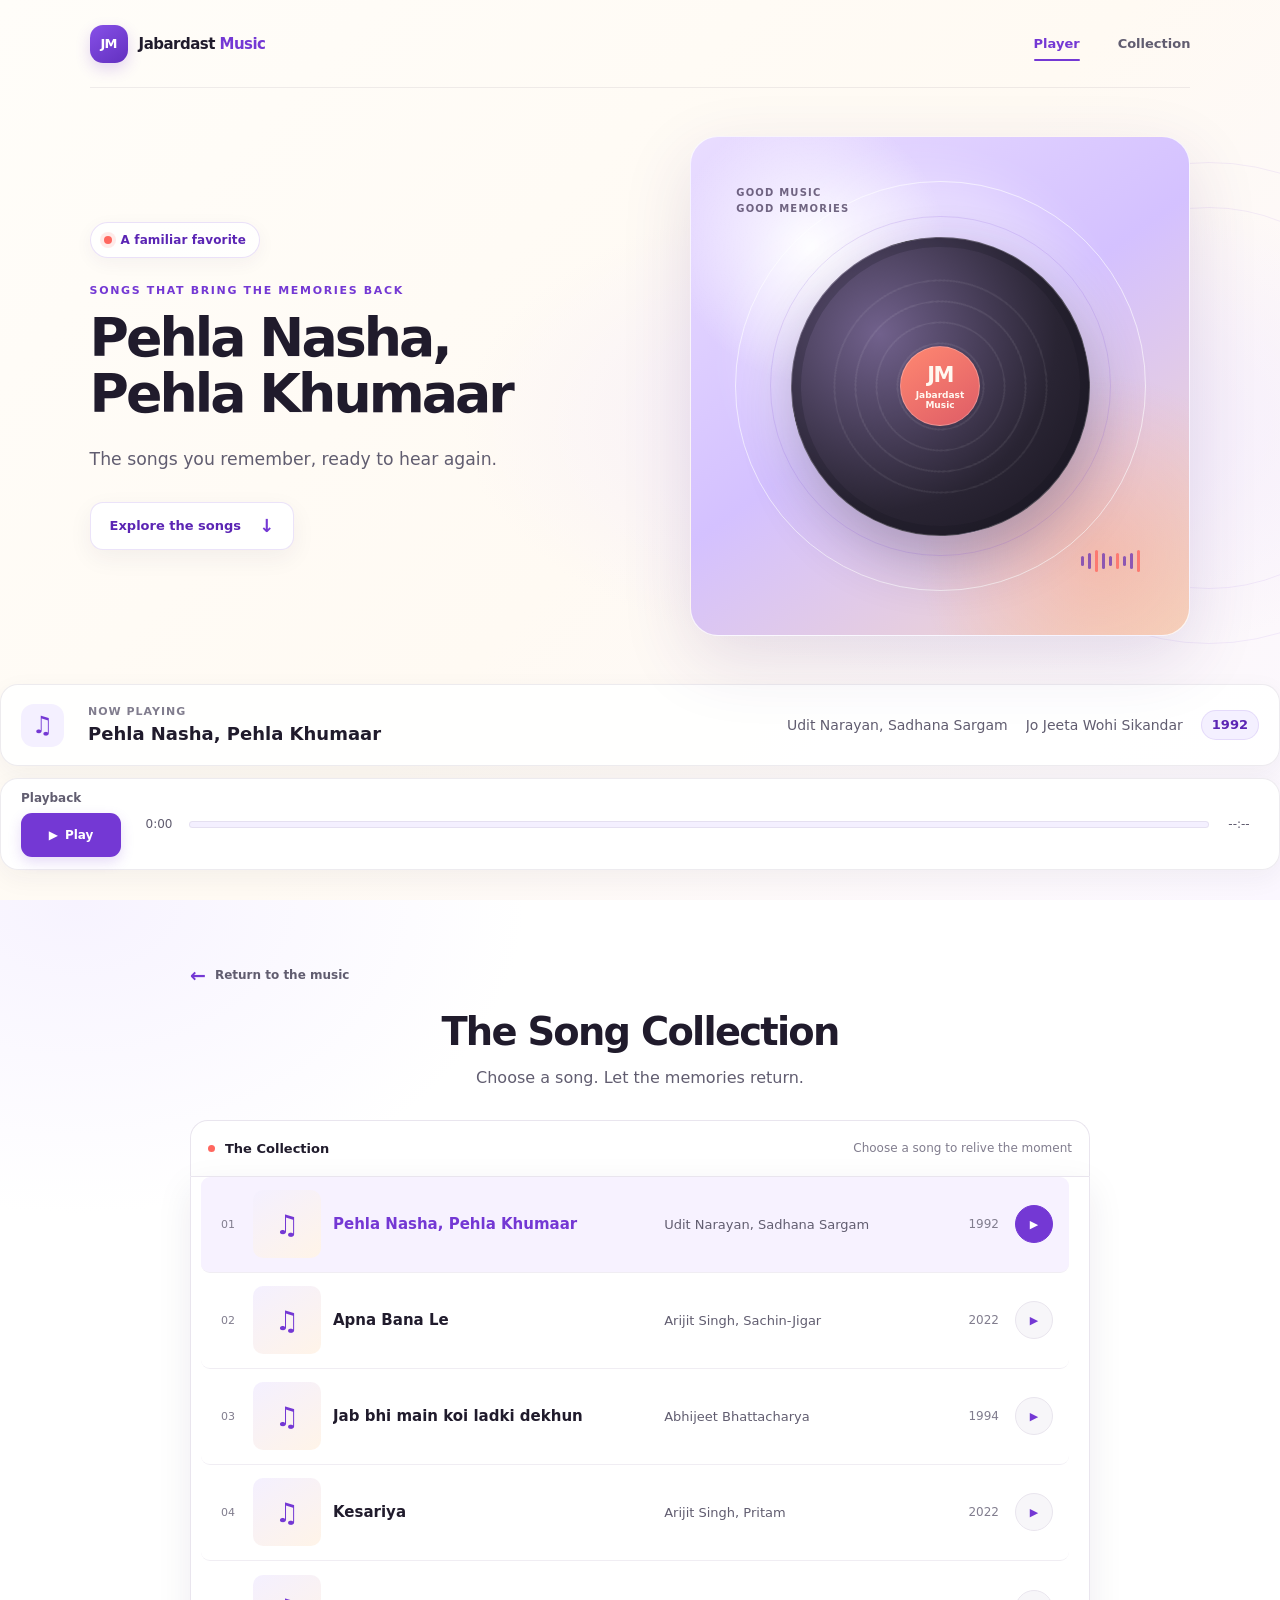
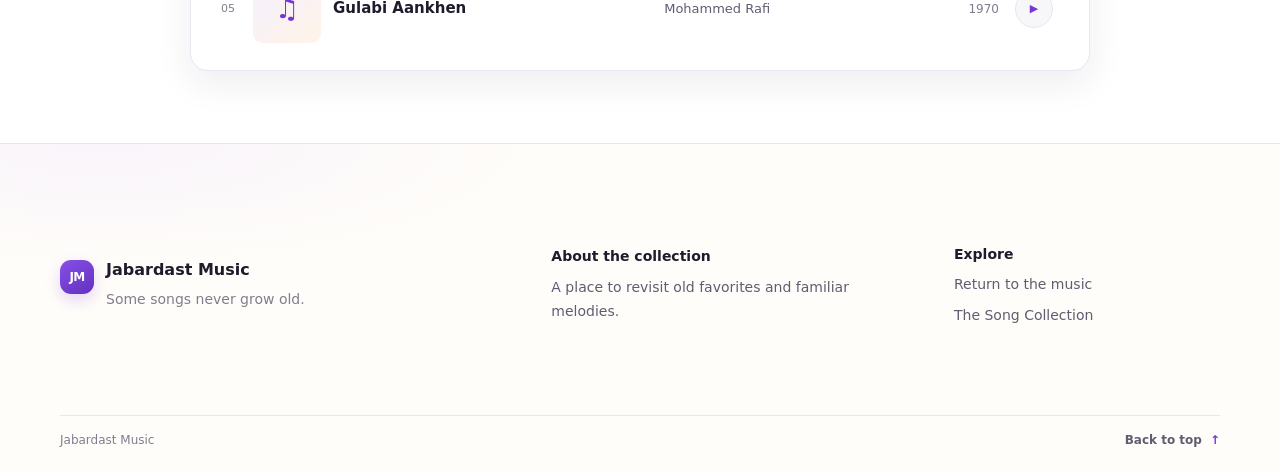
==== 01_html_css_js/JM_purple_deploy_6/index.html @ a0db3431 "Jabardast Music App is ready" ====
<!DOCTYPE html>
<html lang="en">

<head>
    <meta charset="UTF-8">
    <meta name="viewport" content="width=device-width, initial-scale=1.0">
    <title>JM | Jabardast Music</title>
    <!-- <link rel="preconnect" href="https://www.youtube.com">
   <link rel="preconnect" href="https://s.ytimg.com"> -->
    <link rel="stylesheet" href="style.css" />

</head>

<body>
    <section class="hero-section player-card" id="player" aria-labelledby="now-playing">
        <header class="site-header">
            <a class="brand" href="#player" aria-label="Jabardast Music home">
                <span class="brand-mark" aria-hidden="true">JM</span>
                <span>Jabardast <strong>Music</strong></span>
            </a>
            <nav aria-label="Main navigation">
                <a class="nav-link nav-link-active" href="#player">Player</a>
                <a class="nav-link" href="#playlist">Collection</a>
            </nav>
        </header>

        <main class="hero-main">
            <div class="hero-copy">
                <div class="player-header">
                    <span class="live-dot" aria-hidden="true"></span>
                    <span id="station-label">A familiar favorite</span>
                </div>

                <p class="hero-kicker">Songs that bring the memories back</p>
                <h1 id="now-playing"><strong id="current-song">Back to the songs we love</strong></h1>
                <p class="hero-description">The songs you remember, ready to hear again.</p>
                <a class="hero-link" href="#playlist">
                    Explore the songs <span aria-hidden="true">↓</span>
                </a>
            </div>

            <div class="visual-canvas" aria-hidden="true">
                <div class="visual-glow"></div>
                <div class="vinyl-record">
                    <div class="vinyl-label"><span>JM</span><span>Jabardast Music</span></div>
                </div>
                <div class="visual-caption">
                    <span>GOOD MUSIC</span>
                    <span>GOOD MEMORIES</span>
                </div>
                <div class="sound-bars">
                    <i></i><i></i><i></i><i></i><i></i><i></i><i></i><i></i><i></i>
                </div>
                <iframe id="main-player" width="336" height="189"
                    src="https://www.youtube.com/embed/SBfPs-PMGTA?enablejsapi=1"
                    title="YouTube music player"
                    frameborder="0"
                    allow="accelerometer; autoplay; clipboard-write; encrypted-media; gyroscope; picture-in-picture; web-share"
                    referrerpolicy="strict-origin-when-cross-origin"
                    allowfullscreen></iframe>
            </div>
        </main>

        <div class="hero-bottom">
            <div class="track-strip">
                <span class="track-strip-mark" aria-hidden="true">♫</span>
                <div>
                    <span class="track-strip-label">Now playing</span>
                    <span id="track-strip-title" class="track-strip-station">Track details unavailable</span>
                </div>
                <div id="track-strip-metadata" class="track-strip-note" aria-label="Track metadata">
                    <span id="track-strip-artist" class="track-metadata-artist">Artist unavailable</span>
                    <span id="track-strip-album" class="track-metadata-album">Album unavailable</span>
                    <span id="track-strip-year" class="track-metadata-year">Year unavailable</span>
                </div>
            </div>

            <div class="controls-group" aria-label="Playback controls">
                <span class="controls-caption">Playback</span>
                <div class="controls-buttons">
                    <button id="playback-toggle" class="control-button control-play" type="button"
                        aria-label="Play" onclick="togglePlayback()">
                        <span id="playback-icon" aria-hidden="true">&#9654;</span>
                        <span id="playback-label">Play</span>
                    </button>
                    <!-- <button id="change-song" class="control-button control-change" type="button"
                        aria-label="Change song" onclick="changeSong()">
                        <span id="change-song-icon" aria-hidden="true">&#9197;</span>
                        <span id="change-song-label">Change Song</span>
                    </button> -->
                </div>
                <div class="playback-timeline">
                    <span id="playback-current-time" class="playback-time">0:00</span>
                    <div id="playback-progress" class="playback-progress" role="progressbar"
                        aria-label="Playback progress" aria-valuemin="0" aria-valuemax="100" aria-valuenow="0"
                        aria-valuetext="Playback time 0:00; duration unavailable">
                        <span id="playback-progress-fill" class="playback-progress-fill"></span>
                    </div>
                    <span id="playback-duration" class="playback-time">--:--</span>
                </div>
            </div>
        </div>
    </section>

    <section class="playlist-section" id="playlist" aria-labelledby="playlist-heading">
        <div class="playlist-inner">
            <a class="back-link" href="#player"><span aria-hidden="true">←</span> Return to the music</a>
            <div class="playlist-heading">
                <h2 id="playlist-heading">The Song Collection</h2>
                <p>Choose a song. Let the memories return.</p>
            </div>

            <div class="playlist-toolbar">
                <div>
                    <span class="playlist-station-dot" aria-hidden="true"></span>
                    <span class="playlist-station">The Collection</span>
                </div>
                <span class="playlist-hint">Choose a song to relive the moment</span>
            </div>
            <div class="playlist-frame">
                <ul id="songs-list" aria-label="Songs"></ul>
            </div>
        </div>
    </section>

    <footer class="site-footer">
        <div class="footer-inner">
            <div class="footer-brand">
                <span class="brand-mark" aria-hidden="true">JM</span>
                <div>
                    <strong>Jabardast Music</strong>
                    <p>Some songs never grow old.</p>
                </div>
            </div>
            <div class="footer-about">
                <h2>About the collection</h2>
                <p>A place to revisit old favorites and familiar melodies.</p>
            </div>
            <nav class="footer-navigation" aria-label="Footer navigation">
                <h2>Explore</h2>
                <a href="#player">Return to the music</a>
                <a href="#playlist">The Song Collection</a>
            </nav>
            <div class="footer-bottom">
                <span>Jabardast Music</span>
                <a class="footer-top-link" href="#player">Back to top <span aria-hidden="true">↑</span></a>
            </div>
        </div>
    </footer>

    <script src="songs.js"></script>
    <script src="script.js"></script>
</body>

</html>
---- 01_html_css_js/JM_purple_deploy_6/style.css ----
:root {
    color-scheme: light;
    --color-background: #fffdf9;
    --color-surface: #ffffff;
    --color-surface-soft: #f4f0ff;
    --color-surface-warm: #fff4e8;
    --color-text: #201b2c;
    --color-text-secondary: #615d70;
    --color-text-muted: #817d8e;
    --color-primary: #7438d4;
    --color-primary-dark: #5b25b4;
    --color-coral: #ff675f;
    --color-orange: #ffad54;
    --color-blue: #5a82e8;
    --color-teal: #42b7a3;
    --color-border: #e9e5ee;
    --shadow-soft: 0 12px 36px rgba(38, 25, 62, 0.08);
    --shadow-card: 0 24px 70px rgba(75, 42, 125, 0.14);
    --radius-small: 10px;
    --radius-medium: 18px;
    --radius-large: 28px;
    --page-width: 1160px;
    font-family: Inter, ui-sans-serif, system-ui, -apple-system, BlinkMacSystemFont, "Segoe UI", sans-serif;
    font-synthesis: none;
    text-rendering: optimizeLegibility;
    -webkit-font-smoothing: antialiased;
    -moz-osx-font-smoothing: grayscale;
}

* {
    box-sizing: border-box;
}

html {
    min-width: 320px;
    scroll-behavior: smooth;
    scroll-padding-top: 20px;
}

body {
    min-width: 320px;
    margin: 0;
    color: var(--color-text);
    background:
        radial-gradient(ellipse at 86% 5%, rgba(255, 220, 191, 0.26), transparent 28rem),
        var(--color-background);
}

button,
a {
    font: inherit;
}

a {
    color: inherit;
}

a:focus-visible,
button:focus-visible {
    outline: 3px solid rgba(116, 56, 212, 0.42);
    outline-offset: 4px;
}

.hero-section {
    --hero-inline-padding: clamp(24px, 7vw, 104px);
    position: relative;
    isolation: isolate;
    display: flex;
    min-height: 100vh;
    min-height: 100svh;
    flex-direction: column;
    overflow: visible;
    overflow-x: clip;
    padding: 0 var(--hero-inline-padding) 30px;
    background:
        radial-gradient(ellipse at 76% 47%, rgba(237, 226, 255, 0.72), transparent 32rem),
        linear-gradient(135deg, #fffdf9 0%, #fffaf3 52%, #fbf7ff 100%);
}

.hero-section::before,
.hero-section::after {
    position: absolute;
    z-index: -1;
    border: 1px solid rgba(116, 56, 212, 0.08);
    border-radius: 50%;
    content: "";
    pointer-events: none;
}

.hero-section::before {
    top: 18%;
    right: -170px;
    width: 480px;
    height: 480px;
}

.hero-section::after {
    top: 23%;
    right: -120px;
    width: 380px;
    height: 380px;
}

.site-header {
    display: flex;
    width: min(100%, var(--page-width));
    min-height: 88px;
    align-items: center;
    justify-content: space-between;
    margin: 0 auto;
    border-bottom: 1px solid rgba(50, 38, 68, 0.08);
}

.brand,
.footer-brand {
    display: inline-flex;
    align-items: center;
    gap: 11px;
    text-decoration: none;
}

.brand {
    font-size: 15px;
    font-weight: 650;
    letter-spacing: -0.035em;
}

.brand strong {
    color: var(--color-primary);
}

.brand-mark {
    display: inline-grid;
    width: 38px;
    height: 38px;
    flex: 0 0 auto;
    place-items: center;
    border-radius: 13px;
    color: #fff;
    background: linear-gradient(145deg, #8750e8, #6230bf);
    box-shadow: 0 6px 15px rgba(116, 56, 212, 0.2);
    font-size: 13px;
    font-weight: 800;
    letter-spacing: -0.06em;
}

.site-header nav {
    display: flex;
    align-items: center;
    gap: clamp(18px, 3vw, 38px);
}

.nav-link {
    position: relative;
    padding: 12px 0;
    color: var(--color-text-secondary);
    font-size: 13px;
    font-weight: 600;
    text-decoration: none;
    transition: color 160ms ease;
}

.nav-link:hover,
.nav-link-active {
    color: var(--color-primary);
}

.nav-link-active::after {
    position: absolute;
    right: 0;
    bottom: 2px;
    left: 0;
    height: 2px;
    border-radius: 2px;
    background: var(--color-primary);
    content: "";
}

.hero-main {
    display: grid;
    width: min(100%, var(--page-width));
    flex: 1 1 auto;
    grid-template-columns: minmax(0, 0.95fr) minmax(340px, 1.05fr);
    align-items: center;
    gap: clamp(42px, 7vw, 96px);
    margin: 0 auto;
    padding: 32px 0;
}

.hero-copy {
    min-width: 0;
    padding: 14px 0;
}

.player-header {
    display: inline-flex;
    min-height: 36px;
    align-items: center;
    gap: 9px;
    padding: 7px 13px;
    border: 1px solid rgba(116, 56, 212, 0.15);
    border-radius: 999px;
    color: var(--color-primary-dark);
    background: rgba(255, 255, 255, 0.8);
    box-shadow: 0 5px 18px rgba(65, 43, 98, 0.05);
    font-size: 12px;
    font-weight: 700;
    letter-spacing: 0.01em;
}

.live-dot,
.playlist-station-dot {
    width: 8px;
    height: 8px;
    flex: 0 0 auto;
    border-radius: 50%;
    background: var(--color-coral);
    box-shadow: 0 0 0 4px rgba(255, 103, 95, 0.13);
}

.hero-kicker,
.section-kicker {
    margin: 26px 0 13px;
    color: var(--color-primary);
    font-size: 11px;
    font-weight: 800;
    letter-spacing: 0.15em;
    text-transform: uppercase;
}

#now-playing {
    max-width: 620px;
    margin: 0;
    color: var(--color-text);
    font-size: clamp(44px, 4.2vw, 68px);
    font-weight: 780;
    letter-spacing: -0.055em;
    line-height: 1.04;
    overflow-wrap: anywhere;
}

#now-playing strong {
    font-weight: inherit;
}

.hero-description {
    max-width: 410px;
    margin: 23px 0 0;
    color: var(--color-text-secondary);
    font-size: clamp(16px, 1.35vw, 18px);
    line-height: 1.7;
}

.hero-link {
    display: inline-flex;
    min-height: 48px;
    align-items: center;
    gap: 18px;
    margin-top: 27px;
    padding: 0 19px;
    border: 1px solid rgba(116, 56, 212, 0.14);
    border-radius: 13px;
    color: var(--color-primary-dark);
    background: #fff;
    box-shadow: 0 8px 24px rgba(47, 33, 75, 0.06);
    font-size: 13px;
    font-weight: 700;
    text-decoration: none;
    transition: transform 160ms ease, box-shadow 160ms ease, background 160ms ease;
}

.hero-link span {
    color: var(--color-primary);
    font-size: 18px;
}

.hero-link:hover {
    transform: translateY(-2px);
    background: #fcfaff;
    box-shadow: var(--shadow-soft);
}

.visual-canvas {
    position: relative;
    display: grid;
    width: min(100%, 500px);
    aspect-ratio: 1;
    justify-self: end;
    place-items: center;
    overflow: hidden;
    border: 1px solid rgba(255, 255, 255, 0.8);
    border-radius: var(--radius-large);
    background:
        radial-gradient(circle at 24% 22%, rgba(255, 255, 255, 0.96), transparent 25%),
        radial-gradient(circle at 82% 84%, rgba(255, 160, 119, 0.42), transparent 31%),
        linear-gradient(145deg, #e9ddff 0%, #d4c1ff 48%, #f5d8c5 100%);
    box-shadow: var(--shadow-card);
}

.visual-canvas::before,
.visual-canvas::after {
    position: absolute;
    border: 1px solid rgba(255, 255, 255, 0.62);
    border-radius: 50%;
    content: "";
}

.visual-canvas::before {
    width: 82%;
    height: 82%;
}

.visual-canvas::after {
    width: 68%;
    height: 68%;
    border-color: rgba(116, 56, 212, 0.14);
}

.visual-glow {
    position: absolute;
    top: 8%;
    left: 12%;
    width: 68%;
    aspect-ratio: 1;
    border-radius: 50%;
    background: rgba(255, 255, 255, 0.32);
    filter: blur(24px);
}

.vinyl-record {
    position: relative;
    display: grid;
    width: 60%;
    aspect-ratio: 1;
    place-items: center;
    border: 1px solid rgba(255, 255, 255, 0.2);
    border-radius: 50%;
    background:
        radial-gradient(circle, transparent 0 20%, rgba(255, 255, 255, 0.08) 20.2% 20.8%, transparent 21% 30%, rgba(255, 255, 255, 0.08) 30.2% 30.7%, transparent 31% 40%, rgba(255, 255, 255, 0.08) 40.2% 40.8%, transparent 41% 50%, rgba(255, 255, 255, 0.07) 50.2% 50.8%, transparent 51%),
        radial-gradient(circle at 34% 28%, #71618c, #292433 61%, #17141e);
    box-shadow: 0 25px 55px rgba(49, 35, 68, 0.3), inset 0 0 0 9px rgba(18, 15, 25, 0.2);
    transform: rotate(-13deg);
}

.vinyl-record::after {
    position: absolute;
    z-index: 0;
    width: 14%;
    aspect-ratio: 1;
    border: 5px solid rgba(255, 255, 255, 0.12);
    border-radius: 50%;
    background: #f4a267;
    box-shadow: inset 0 0 0 2px rgba(89, 47, 104, 0.28);
    content: "";
}

.vinyl-label {
    position: relative;
    z-index: 1;
    display: flex;
    width: 27%;
    aspect-ratio: 1;
    flex-direction: column;
    align-items: center;
    justify-content: center;
    gap: 3px;
    border: 1px solid rgba(255, 255, 255, 0.25);
    border-radius: 50%;
    color: #fff8f0;
    background: linear-gradient(145deg, #ff8871, #de5c66);
    font-size: clamp(5px, 0.75vw, 9px);
    font-weight: 700;
    text-align: center;
    transform: rotate(13deg);
}

.vinyl-label span:first-child {
    font-size: clamp(12px, 2vw, 21px);
    font-weight: 850;
    letter-spacing: -0.08em;
}

.visual-caption {
    position: absolute;
    top: 10%;
    left: 9%;
    display: flex;
    flex-direction: column;
    gap: 5px;
    color: rgba(48, 34, 70, 0.68);
    font-size: clamp(8px, 0.85vw, 10px);
    font-weight: 800;
    letter-spacing: 0.12em;
}

.sound-bars {
    position: absolute;
    right: 10%;
    bottom: 12%;
    display: flex;
    height: 28px;
    align-items: center;
    gap: 4px;
}

.sound-bars i {
    width: 3px;
    height: 10px;
    border-radius: 3px;
    background: rgba(91, 37, 180, 0.67);
}

.sound-bars i:nth-child(3n) {
    height: 22px;
    background: rgba(255, 103, 95, 0.78);
}

.sound-bars i:nth-child(2n) {
    height: 16px;
}

.visual-canvas iframe {
    position: absolute;
    z-index: 2;
    top: 50%;
    left: 50%;
    max-width: 100%;
    border: 0;
    border-radius: 12px;
    transform: translate(-50%, -50%);
}

.hero-bottom {
    display: flex;
    width: calc(100% + var(--hero-inline-padding) + var(--hero-inline-padding));
    flex-direction: column;
    align-items: stretch;
    gap: 12px;
    margin-left: calc(0px - var(--hero-inline-padding));
}

.track-strip,
.controls-group {
    width: 100%;
    box-sizing: border-box;
    min-height: 82px;
    border: 1px solid rgba(58, 42, 78, 0.09);
    border-radius: var(--radius-medium);
    background: rgba(255, 255, 255, 0.88);
    box-shadow: 0 8px 26px rgba(48, 36, 68, 0.05);
}

.track-strip {
    display: flex;
    min-width: 0;
    align-items: center;
    justify-content: space-between;
    gap: 24px;
    padding: 14px 20px;
}

.track-strip-mark {
    display: grid;
    width: 43px;
    height: 43px;
    flex: 0 0 auto;
    place-items: center;
    border-radius: 13px;
    color: var(--color-primary);
    background: var(--color-surface-soft);
    font-size: 24px;
}

.track-strip > div:not(.track-strip-note) {
    display: grid;
    flex: 1 1 38%;
    min-width: 0;
    gap: 5px;
}

.track-strip-label {
    color: var(--color-text-muted);
    font-size: 11px;
    font-weight: 700;
    letter-spacing: 0.09em;
    text-transform: uppercase;
}

.track-strip-station {
    overflow: hidden;
    color: var(--color-text);
    font-size: 18px;
    font-weight: 750;
    line-height: 1.25;
    text-overflow: ellipsis;
    white-space: nowrap;
}

.track-strip-note {
    display: flex;
    flex: 0 1 auto;
    align-items: center;
    justify-content: flex-end;
    gap: 18px;
    min-width: 0;
    color: var(--color-text-secondary);
    font-size: 14px;
    font-weight: 500;
    line-height: 1.45;
    text-align: right;
}

.track-metadata-artist,
.track-metadata-album {
    min-width: 0;
    overflow: hidden;
    text-overflow: ellipsis;
    white-space: nowrap;
}

.track-metadata-year {
    flex: 0 0 auto;
    padding: 5px 10px;
    border: 1px solid rgba(116, 56, 212, 0.12);
    border-radius: 999px;
    color: var(--color-primary-dark);
    background: var(--color-surface-soft);
    font-size: 13px;
    font-weight: 650;
    white-space: nowrap;
}

.controls-group {
    position: sticky;
    top: 0;
    z-index: 50;
    background: rgba(255, 255, 255, 0.96);
    backdrop-filter: blur(12px);
    -webkit-backdrop-filter: blur(12px);
    display: grid;
    min-width: 0;
    grid-template-columns: auto minmax(0, 1fr);
    grid-template-areas:
        "caption timeline"
        "button timeline";
    align-items: center;
    gap: 8px 18px;
    padding: 12px 20px;
}

.controls-caption {
    grid-area: caption;
    color: var(--color-text-secondary);
    font-size: 12px;
    font-weight: 700;
    white-space: nowrap;
}

.controls-buttons {
    display: flex;
    grid-area: button;
    justify-content: flex-start;
    gap: 10px;
    align-items: center;
}

.control-button {
    display: inline-flex;
    min-width: 100px;
    min-height: 44px;
    align-items: center;
    justify-content: center;
    gap: 7px;
    padding: 0 13px;
    border: 1px solid transparent;
    border-radius: 11px;
    cursor: pointer;
    font-size: 12px;
    font-weight: 750;
    transition: transform 160ms ease, background 160ms ease, box-shadow 160ms ease;
}

.control-button:hover {
    transform: translateY(-1px);
}

.control-button:focus-visible {
    outline: 3px solid var(--color-primary);
    outline-offset: 3px;
}

.control-play {
    color: #fff;
    background: var(--color-primary);
    box-shadow: 0 5px 13px rgba(116, 56, 212, 0.18);
}

.control-play:hover {
    background: var(--color-primary-dark);
}

.control-change {
    color: var(--color-primary);
    background: var(--color-surface-soft);
    border: 1px solid var(--color-border);
    box-shadow: 0 4px 10px rgba(116, 56, 212, 0.08);
}

.control-change:hover {
    background: #ebe4ff;
    color: var(--color-primary-dark);
}

.playback-timeline {
    display: grid;
    min-width: 0;
    grid-area: timeline;
    grid-template-columns: 40px minmax(0, 1fr) 40px;
    align-items: center;
    gap: 10px;
}

.playback-time {
    color: var(--color-text-secondary);
    font-size: 12px;
    font-variant-numeric: tabular-nums;
    text-align: center;
    white-space: nowrap;
}

.playback-progress {
    height: 7px;
    overflow: hidden;
    border-radius: 999px;
    background: var(--color-surface-soft);
    box-shadow: inset 0 0 0 1px rgba(58, 42, 78, 0.08);
    pointer-events: none;
    user-select: none;
}

.playback-progress-fill {
    display: block;
    width: 0;
    height: 100%;
    border-radius: inherit;
    background: linear-gradient(90deg, var(--color-primary), #ff675f);
    transition: width 300ms linear;
}

.playlist-section {
    padding: 64px 24px 72px;
    background:
        radial-gradient(ellipse at 6% 0%, rgba(238, 230, 255, 0.48), transparent 28rem),
        #fff;
}

.playlist-inner {
    width: min(100%, 900px);
    margin: 0 auto;
}

.back-link {
    display: inline-flex;
    align-items: center;
    gap: 9px;
    color: var(--color-text-secondary);
    font-size: 12px;
    font-weight: 650;
    text-decoration: none;
    transition: color 160ms ease;
}

.back-link span {
    color: var(--color-primary);
    font-size: 19px;
}

.back-link:hover {
    color: var(--color-primary);
}

.playlist-heading {
    margin: 24px 0 28px;
    text-align: center;
}

.playlist-heading h2 {
    margin: 0;
    font-size: clamp(30px, 3vw, 40px);
    font-weight: 740;
    letter-spacing: -0.045em;
    line-height: 1.15;
}

.playlist-heading > p:last-child {
    margin: 11px 0 0;
    color: var(--color-text-secondary);
    font-size: 16px;
    line-height: 1.65;
}

.playlist-toolbar {
    display: flex;
    min-height: 56px;
    align-items: center;
    justify-content: space-between;
    gap: 16px;
    padding: 0 17px;
    border: 1px solid var(--color-border);
    border-bottom: 0;
    border-radius: var(--radius-medium) var(--radius-medium) 0 0;
    background: #fff;
}

.playlist-toolbar > div {
    display: flex;
    align-items: center;
    gap: 10px;
}

.playlist-station-dot {
    width: 7px;
    height: 7px;
    box-shadow: none;
}

.playlist-station {
    font-size: 13px;
    font-weight: 750;
}

.playlist-hint {
    color: var(--color-text-muted);
    font-size: 12px;
}

.playlist-frame {
    height: min(55vh, 560px);
    min-height: 280px;
    flex: 0 0 auto;
    overflow: hidden;
    border: 1px solid var(--color-border);
    border-radius: 0 0 var(--radius-medium) var(--radius-medium);
    background: #fff;
    box-shadow: var(--shadow-soft);
}

#songs-list {
    width: 100%;
    height: 100%;
    min-width: 0;
    min-height: 0;
    margin: 0;
    padding: 0 10px;
    overflow-x: hidden;
    overflow-y: auto;
    scrollbar-color: #b9a3dc #f3f0f7;
    scrollbar-gutter: stable;
    scrollbar-width: thin;
    list-style: none;
}

#songs-list::-webkit-scrollbar {
    width: 11px;
}

#songs-list::-webkit-scrollbar-track {
    border-radius: 10px;
    background: #f3f0f7;
}

#songs-list::-webkit-scrollbar-thumb {
    border: 3px solid #f3f0f7;
    border-radius: 10px;
    background: #b9a3dc;
}

#songs-list::-webkit-scrollbar-thumb:hover {
    background: #9070c4;
}

#songs-list li {
    min-width: 0;
    border-bottom: 1px solid #f0edf3;
}

#songs-list li:last-child {
    border-bottom: 0;
}

#songs-list .playlist-song {
    display: grid;
    min-height: 96px;
    grid-template-columns: minmax(0, 1.7fr) minmax(120px, 1fr) 64px 40px;
    align-items: center;
    gap: 16px;
    padding: 12px 14px;
    border-radius: 9px;
    transition: background 140ms ease;
}

#songs-list .playlist-song:hover {
    background: #faf8ff;
}

#songs-list .playlist-song-active {
    background: #f7f2ff;
}

.song-main {
    display: grid;
    min-width: 0;
    grid-template-columns: 26px 68px minmax(0, 1fr);
    align-items: center;
    gap: 12px;
}

.song-number {
    color: var(--color-text-muted);
    font-size: 11px;
    font-variant-numeric: tabular-nums;
    text-align: center;
}

.song-artwork-placeholder {
    display: grid;
    width: 68px;
    aspect-ratio: 1;
    place-items: center;
    border-radius: 10px;
    color: var(--color-primary);
    background: linear-gradient(145deg, #f4f0ff, #fff4e8);
    font-size: 27px;
}

.song-details {
    min-width: 0;
}

.song-title {
    display: block;
    width: 100%;
    overflow: hidden;
    padding: 0;
    border: 0;
    color: var(--color-text);
    background: none;
    cursor: pointer;
    font: inherit;
    font-size: 15px;
    font-weight: 700;
    line-height: 1.4;
    text-align: left;
    text-overflow: ellipsis;
    white-space: nowrap;
}

.playlist-song-active .song-title {
    color: var(--color-primary);
}

.song-title:hover {
    color: var(--color-primary-dark);
}

.song-title:focus-visible,
.song-play-button:focus-visible {
    outline: 2px solid var(--color-primary);
    outline-offset: 3px;
}

.song-artist {
    overflow: hidden;
    color: var(--color-text-secondary);
    font-size: 13px;
    text-overflow: ellipsis;
    white-space: nowrap;
}

.song-year {
    color: var(--color-text-muted);
    font-size: 12px;
    font-variant-numeric: tabular-nums;
    text-align: right;
    white-space: nowrap;
}

.song-play-button {
    display: grid;
    width: 38px;
    height: 38px;
    place-items: center;
    border: 1px solid var(--color-border);
    border-radius: 50%;
    color: var(--color-primary);
    background: #f7f6f9;
    cursor: pointer;
    font-size: 11px;
    transition: color 140ms ease, background 140ms ease, border-color 140ms ease;
}

.song-play-button:hover,
.playlist-song-active .song-play-button {
    border-color: var(--color-primary);
    color: #fff;
    background: var(--color-primary);
}

.site-footer {
    min-height: 328px;
    padding: 40px 24px 24px;
    border-top: 1px solid var(--color-border);
    background:
        radial-gradient(ellipse at 8% 0%, rgba(238, 230, 255, 0.36), transparent 28rem),
        #fffdf9;
}

.footer-inner {
    display: grid;
    width: min(100%, 1160px);
    min-height: 263px;
    grid-template-columns: minmax(0, 1.25fr) minmax(0, 1fr) minmax(150px, 0.75fr);
    grid-template-rows: minmax(0, 1fr) auto;
    align-items: start;
    gap: 28px 48px;
    margin: 0 auto;
}

.footer-brand {
    min-width: 0;
    gap: 12px;
    align-items: flex-start;
    align-self: center;
}

.footer-brand .brand-mark {
    width: 34px;
    height: 34px;
    border-radius: 11px;
    font-size: 12px;
}

.footer-brand strong {
    font-size: 16px;
    font-weight: 750;
}

.footer-brand p {
    max-width: 280px;
    margin: 9px 0 0;
    color: var(--color-text-muted);
    font-size: 14px;
    line-height: 1.65;
}

.footer-about,
.footer-navigation {
    min-width: 0;
    align-self: center;
}

.footer-about h2,
.footer-navigation h2 {
    margin: 2px 0 12px;
    color: var(--color-text);
    font-size: 14px;
    font-weight: 750;
}

.footer-about p {
    max-width: 300px;
    margin: 0;
    color: var(--color-text-secondary);
    font-size: 14px;
    line-height: 1.7;
}

.footer-navigation {
    display: grid;
    justify-items: start;
    gap: 10px;
}

.footer-navigation h2 {
    margin-bottom: 2px;
}

.footer-navigation a {
    color: var(--color-text-secondary);
    font-size: 14px;
    line-height: 1.5;
    text-decoration: none;
    transition: color 160ms ease;
}

.footer-navigation a:hover {
    color: var(--color-primary);
}

.footer-bottom {
    display: flex;
    grid-column: 1 / -1;
    align-items: center;
    justify-content: space-between;
    gap: 20px;
    padding-top: 17px;
    border-top: 1px solid var(--color-border);
    color: var(--color-text-muted);
    font-size: 12px;
}

.footer-top-link {
    display: inline-flex;
    align-items: center;
    gap: 8px;
    color: var(--color-text-secondary);
    font-size: 12px;
    font-weight: 650;
    text-decoration: none;
}

.footer-top-link span {
    color: var(--color-primary);
}

.footer-top-link:hover {
    color: var(--color-primary);
}

@media (max-width: 1023px) {
    .hero-section {
        --hero-inline-padding: clamp(24px, 5vw, 52px);
        padding-right: var(--hero-inline-padding);
        padding-left: var(--hero-inline-padding);
    }

    .site-header {
        min-height: 76px;
    }

    .hero-main {
        grid-template-columns: minmax(0, 0.95fr) minmax(280px, 1.05fr);
        gap: clamp(26px, 4vw, 50px);
    }

    #now-playing {
        font-size: clamp(40px, 5.4vw, 60px);
    }

    #songs-list .playlist-song {
        grid-template-columns: minmax(0, 1.5fr) minmax(100px, 1fr) 52px 38px;
        gap: 11px;
        padding-right: 10px;
        padding-left: 10px;
    }

    .song-main {
        grid-template-columns: 22px 58px minmax(0, 1fr);
        gap: 9px;
    }

    .song-artwork-placeholder {
        width: 58px;
    }

    .footer-inner {
        min-height: 263px;
        grid-template-columns: minmax(0, 1fr) minmax(0, 1fr);
        gap: 26px 36px;
    }
}

@media (max-width: 767px) {
    .hero-section {
        --hero-inline-padding: 20px;
        min-height: 0;
        padding: 0 var(--hero-inline-padding) 22px;
    }

    .site-header {
        min-height: 68px;
    }

    .brand {
        gap: 8px;
        font-size: 13px;
    }

    .brand-mark {
        width: 34px;
        height: 34px;
        border-radius: 11px;
    }

    .site-header nav {
        gap: 17px;
    }

    .nav-link {
        font-size: 11px;
    }

    .hero-main {
        grid-template-columns: minmax(0, 1fr);
        gap: 28px;
        padding: 35px 0 30px;
    }

    .hero-copy {
        padding: 0;
    }

    .hero-kicker {
        margin-top: 23px;
        font-size: 10px;
    }

    #now-playing {
        max-width: 100%;
        font-size: clamp(40px, 10vw, 60px);
    }

    .hero-description {
        max-width: 460px;
        margin-top: 15px;
        font-size: 14px;
    }

    .hero-link {
        min-height: 44px;
        margin-top: 19px;
    }

    .visual-canvas {
        width: min(100%, 430px);
        justify-self: center;
        border-radius: 23px;
    }

    .visual-caption {
        font-size: 9px;
    }

    .vinyl-label {
        font-size: 7px;
    }

    .vinyl-label span:first-child {
        font-size: 17px;
    }

    .hero-bottom {
        gap: 10px;
    }

    .track-strip {
        min-height: 68px;
        flex-wrap: wrap;
        gap: 8px 11px;
        padding: 11px 12px;
    }

    .track-strip-mark {
        width: 38px;
        height: 38px;
    }

    .track-strip > div {
        flex: 1 1 calc(100% - 50px);
    }

    .track-strip-note {
        flex: 1 1 100%;
        flex-wrap: wrap;
        justify-content: flex-start;
        gap: 6px 14px;
        padding-left: 49px;
        font-size: 14px;
        text-align: left;
    }

    .controls-group {
        min-width: 0;
        min-height: 82px;
        gap: 7px 12px;
        padding: 10px 12px;
    }

    .playback-timeline {
        grid-template-columns: 35px minmax(0, 1fr) 35px;
        gap: 7px;
    }

    .playlist-section {
        padding: 48px 20px 54px;
    }

    .playlist-heading {
        margin: 24px 0 25px;
    }

    .playlist-toolbar {
        min-height: 52px;
        padding: 0 13px;
    }

    .playlist-hint {
        font-size: 10px;
        text-align: right;
    }

    .playlist-frame {
        height: min(55vh, 520px);
        min-height: 280px;
    }

    #songs-list {
        padding-right: 5px;
        padding-left: 6px;
    }

    #songs-list .playlist-song {
        min-height: 84px;
        grid-template-columns: minmax(0, 1fr) 48px 36px;
        grid-template-areas:
            "main year play"
            "artist year play";
        gap: 5px 9px;
        padding: 9px 8px;
    }

    .song-main {
        grid-area: main;
        grid-template-columns: 20px 48px minmax(0, 1fr);
        gap: 7px;
    }

    .song-artwork-placeholder {
        width: 48px;
        border-radius: 8px;
        font-size: 22px;
    }

    .song-title {
        font-size: 13px;
    }

    .song-artist {
        grid-area: artist;
        padding-left: 82px;
        font-size: 11px;
    }

    .song-year {
        grid-area: year;
        font-size: 11px;
    }

    .song-play-button {
        width: 34px;
        height: 34px;
        grid-area: play;
    }

    .site-footer {
        min-height: 0;
        padding: 34px 20px 20px;
    }

    .footer-inner {
        min-height: 0;
        grid-template-columns: minmax(0, 1fr);
        grid-template-rows: auto;
        gap: 24px;
    }

    .footer-bottom {
        grid-column: 1;
    }
}

@media (max-width: 380px) {
    .hero-section {
        --hero-inline-padding: 16px;
        padding-right: var(--hero-inline-padding);
        padding-left: var(--hero-inline-padding);
    }

    .site-header nav {
        gap: 12px;
    }

    .brand {
        font-size: 12px;
    }

    .hero-main {
        gap: 23px;
        padding-top: 29px;
    }

    #now-playing {
        font-size: clamp(37px, 10.5vw, 44px);
    }

    .track-strip {
        gap: 10px;
        padding-right: 10px;
        padding-left: 10px;
    }

    .controls-caption {
        font-size: 10px;
    }

    .control-button {
        min-height: 42px;
        gap: 5px;
        padding: 0 10px;
        font-size: 11px;
    }

    .playback-timeline {
        grid-template-columns: 35px minmax(60px, 1fr) 35px;
        gap: 7px;
    }

    .playlist-section {
        padding-right: 16px;
        padding-left: 16px;
    }
}

@media (prefers-reduced-motion: reduce) {
    *,
    *::before,
    *::after {
        scroll-behavior: auto !important;
        transition-duration: 0.01ms !important;
    }
}
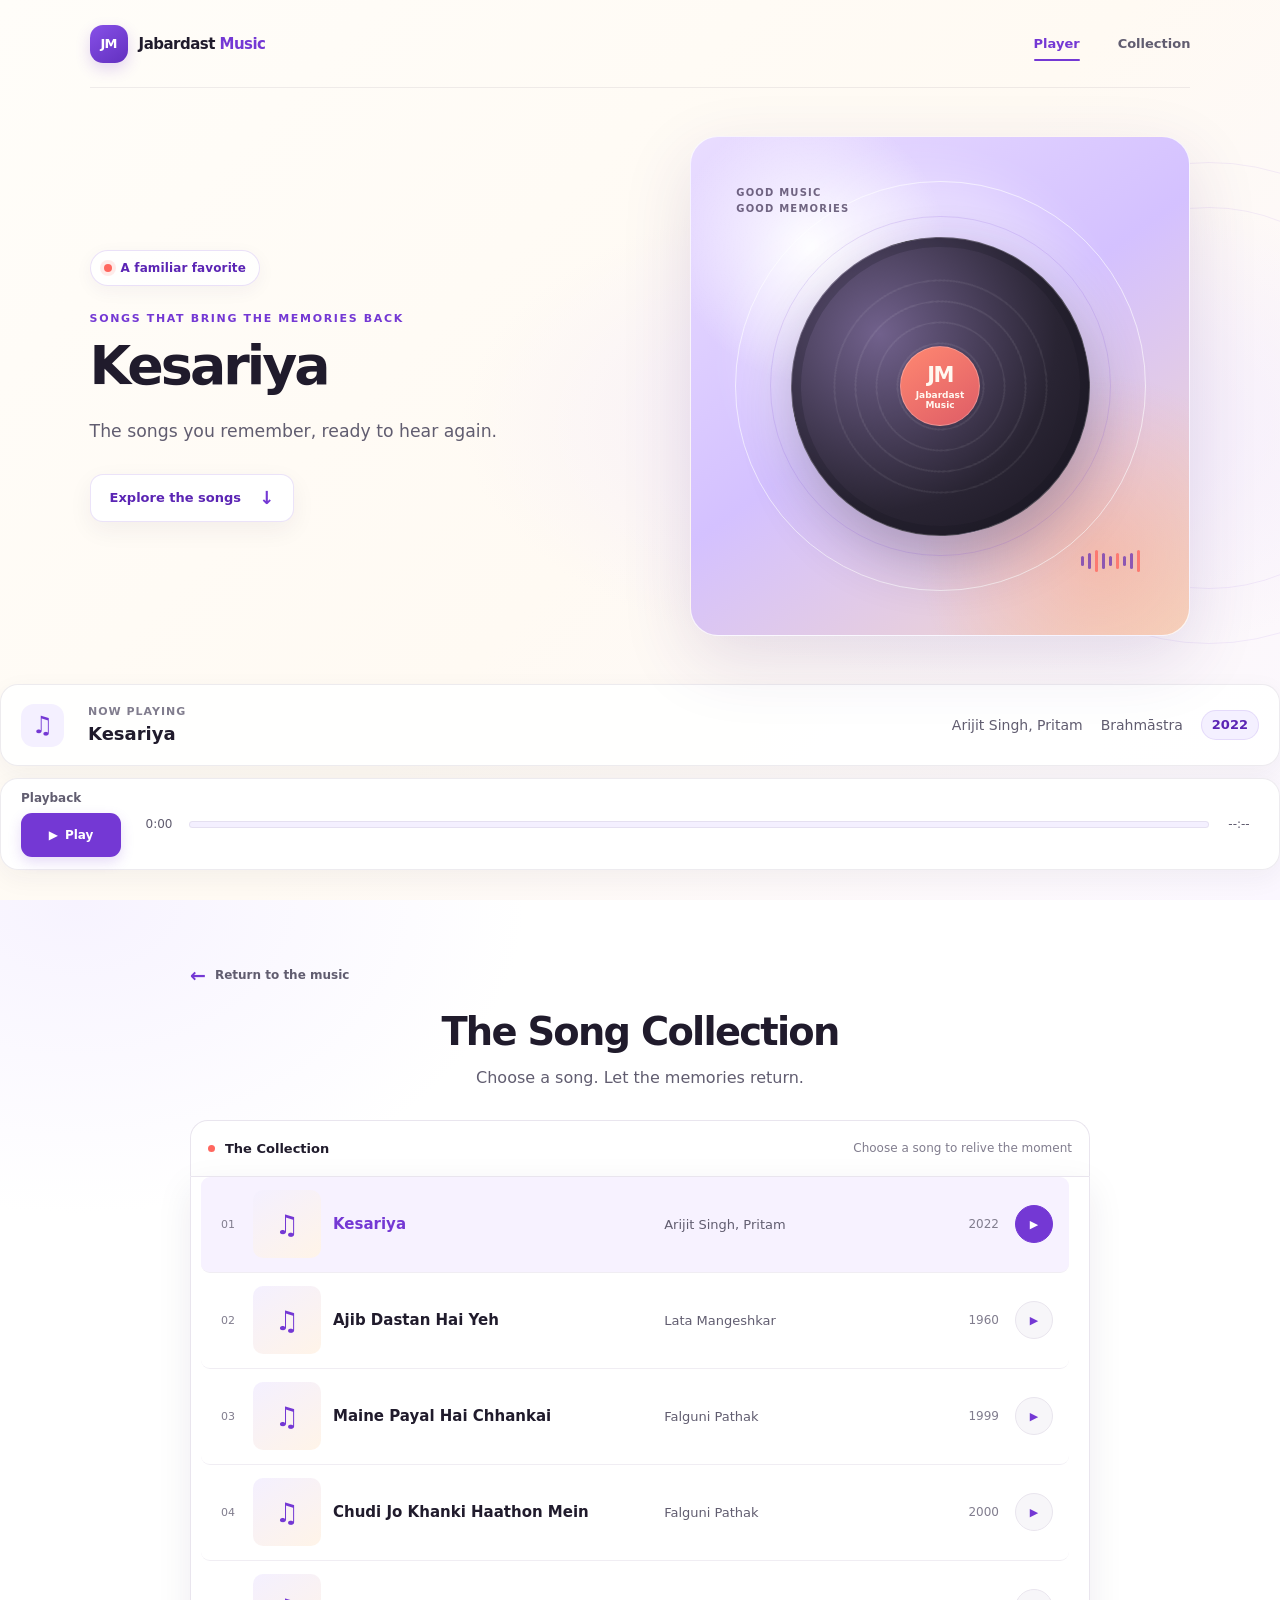
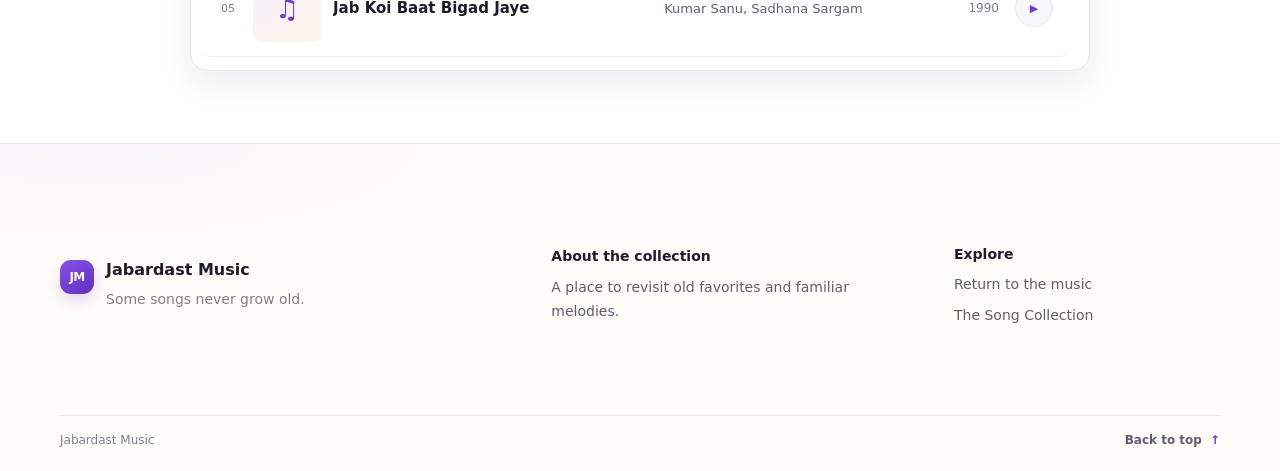
==== commit 8524413d: "feat: testing updated songs" ====
--- a/01_html_css_js/JM_purple_deploy_6/index.html
+++ b/01_html_css_js/JM_purple_deploy_6/index.html
@@ -51,13 +51,25 @@
                 <div class="sound-bars">
                     <i></i><i></i><i></i><i></i><i></i><i></i><i></i><i></i><i></i>
                 </div>
-                <iframe id="main-player" width="336" height="189"
+                <!-- <iframe id="main-player" width="336" height="189"
                     src="https://www.youtube.com/embed/SBfPs-PMGTA?enablejsapi=1"
                     title="YouTube music player"
                     frameborder="0"
                     allow="accelerometer; autoplay; clipboard-write; encrypted-media; gyroscope; picture-in-picture; web-share"
                     referrerpolicy="strict-origin-when-cross-origin"
-                    allowfullscreen></iframe>
+                    allowfullscreen></iframe> -->
+                <!-- <iframe id="main-player" width="336" height="189"
+                    src="https://www.youtube.com/embed/SBfPs-PMGTA?enablejsapi=1&autoplay=1&modestbranding=1&rel=0&iv_load_policy=3"
+                    title="YouTube music player"
+                    frameborder="0"
+                    allow="accelerometer; autoplay; clipboard-write; encrypted-media; gyroscope; picture-in-picture; web-share"
+                    referrerpolicy="strict-origin-when-cross-origin"
+                    allowfullscreen></iframe> -->
+                <iframe id="main-player" width="336" height="189"
+                    src="https://www.youtube-nocookie.com/embed/SBfPs-PMGTA?enablejsapi=1&autoplay=1&modestbranding=1&rel=0&iv_load_policy=3&playsinline=1"
+                    title="YouTube music player" frameborder="0"
+                    allow="accelerometer; autoplay; clipboard-write; encrypted-media; gyroscope; picture-in-picture; web-share"
+                    referrerpolicy="strict-origin-when-cross-origin" allowfullscreen></iframe>
             </div>
         </main>
 
@@ -78,8 +90,8 @@
             <div class="controls-group" aria-label="Playback controls">
                 <span class="controls-caption">Playback</span>
                 <div class="controls-buttons">
-                    <button id="playback-toggle" class="control-button control-play" type="button"
-                        aria-label="Play" onclick="togglePlayback()">
+                    <button id="playback-toggle" class="control-button control-play" type="button" aria-label="Play"
+                        onclick="togglePlayback()">
                         <span id="playback-icon" aria-hidden="true">&#9654;</span>
                         <span id="playback-label">Play</span>
                     </button>
